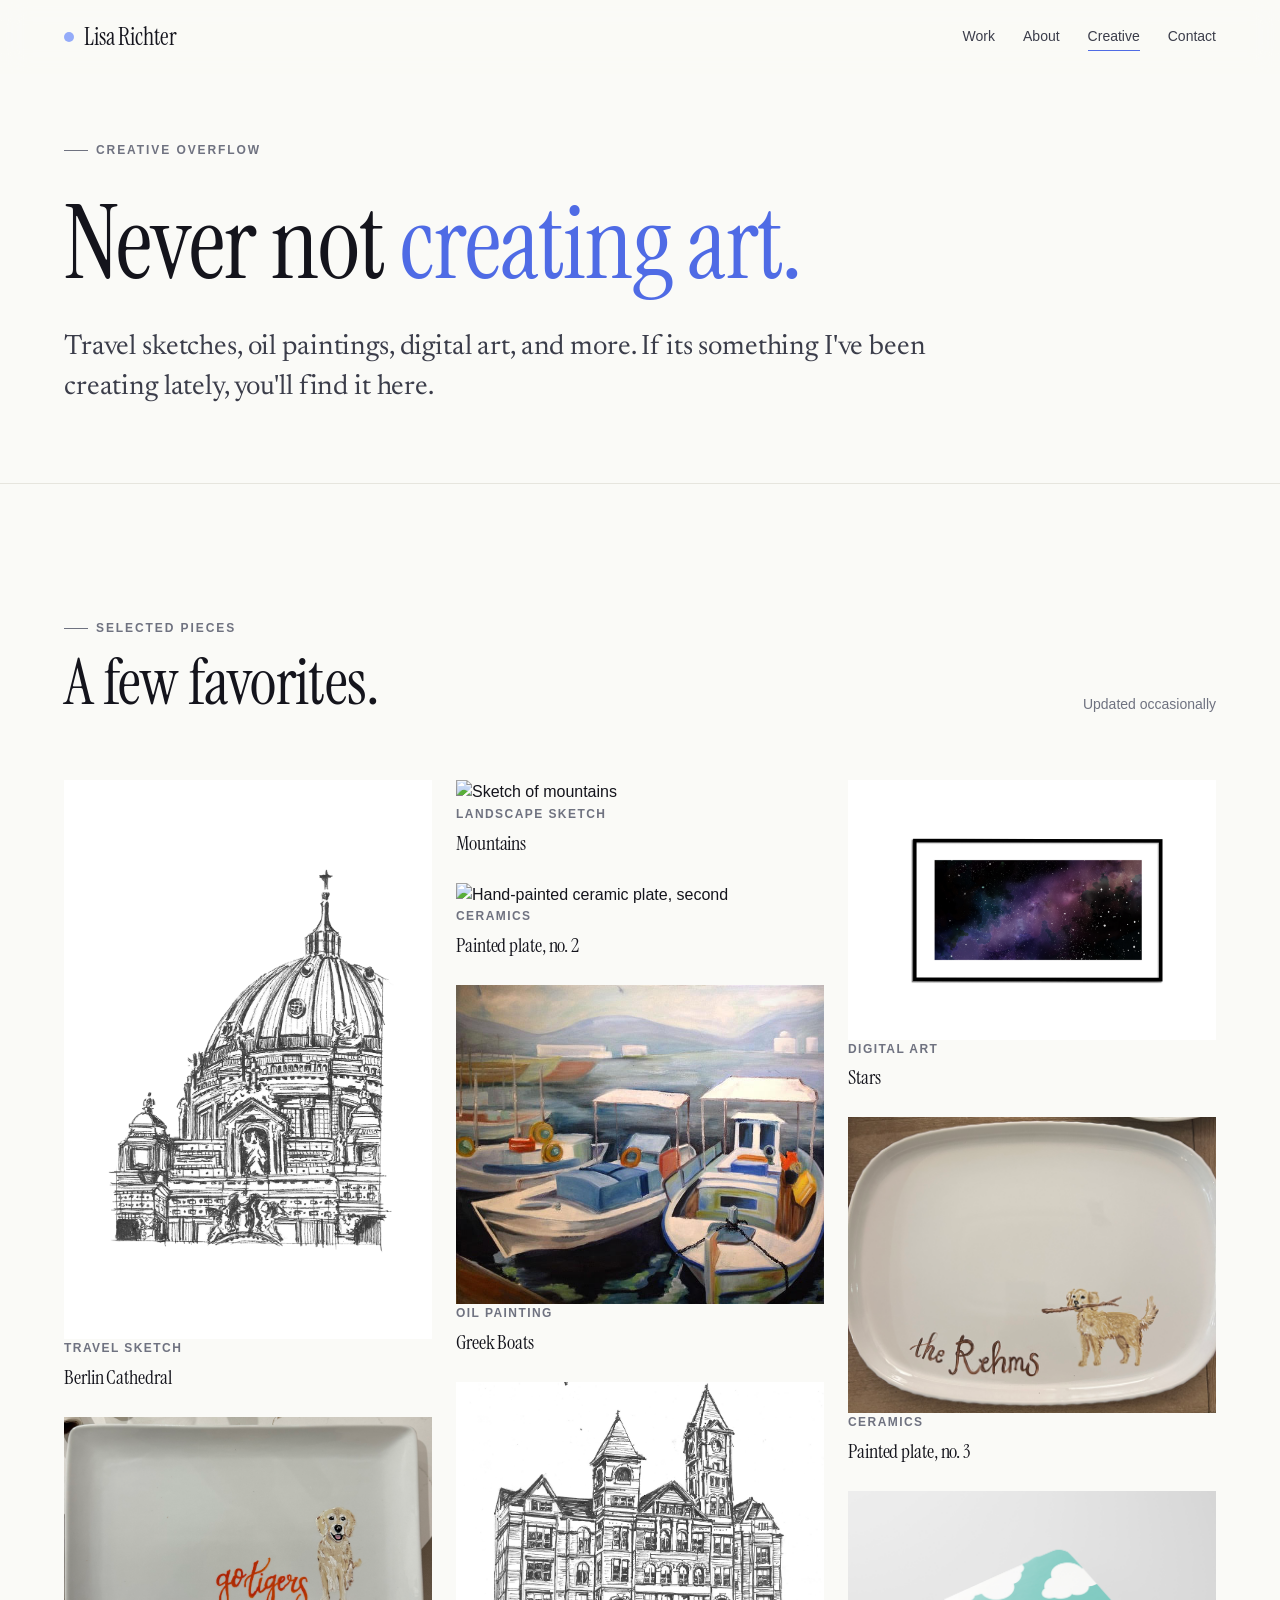
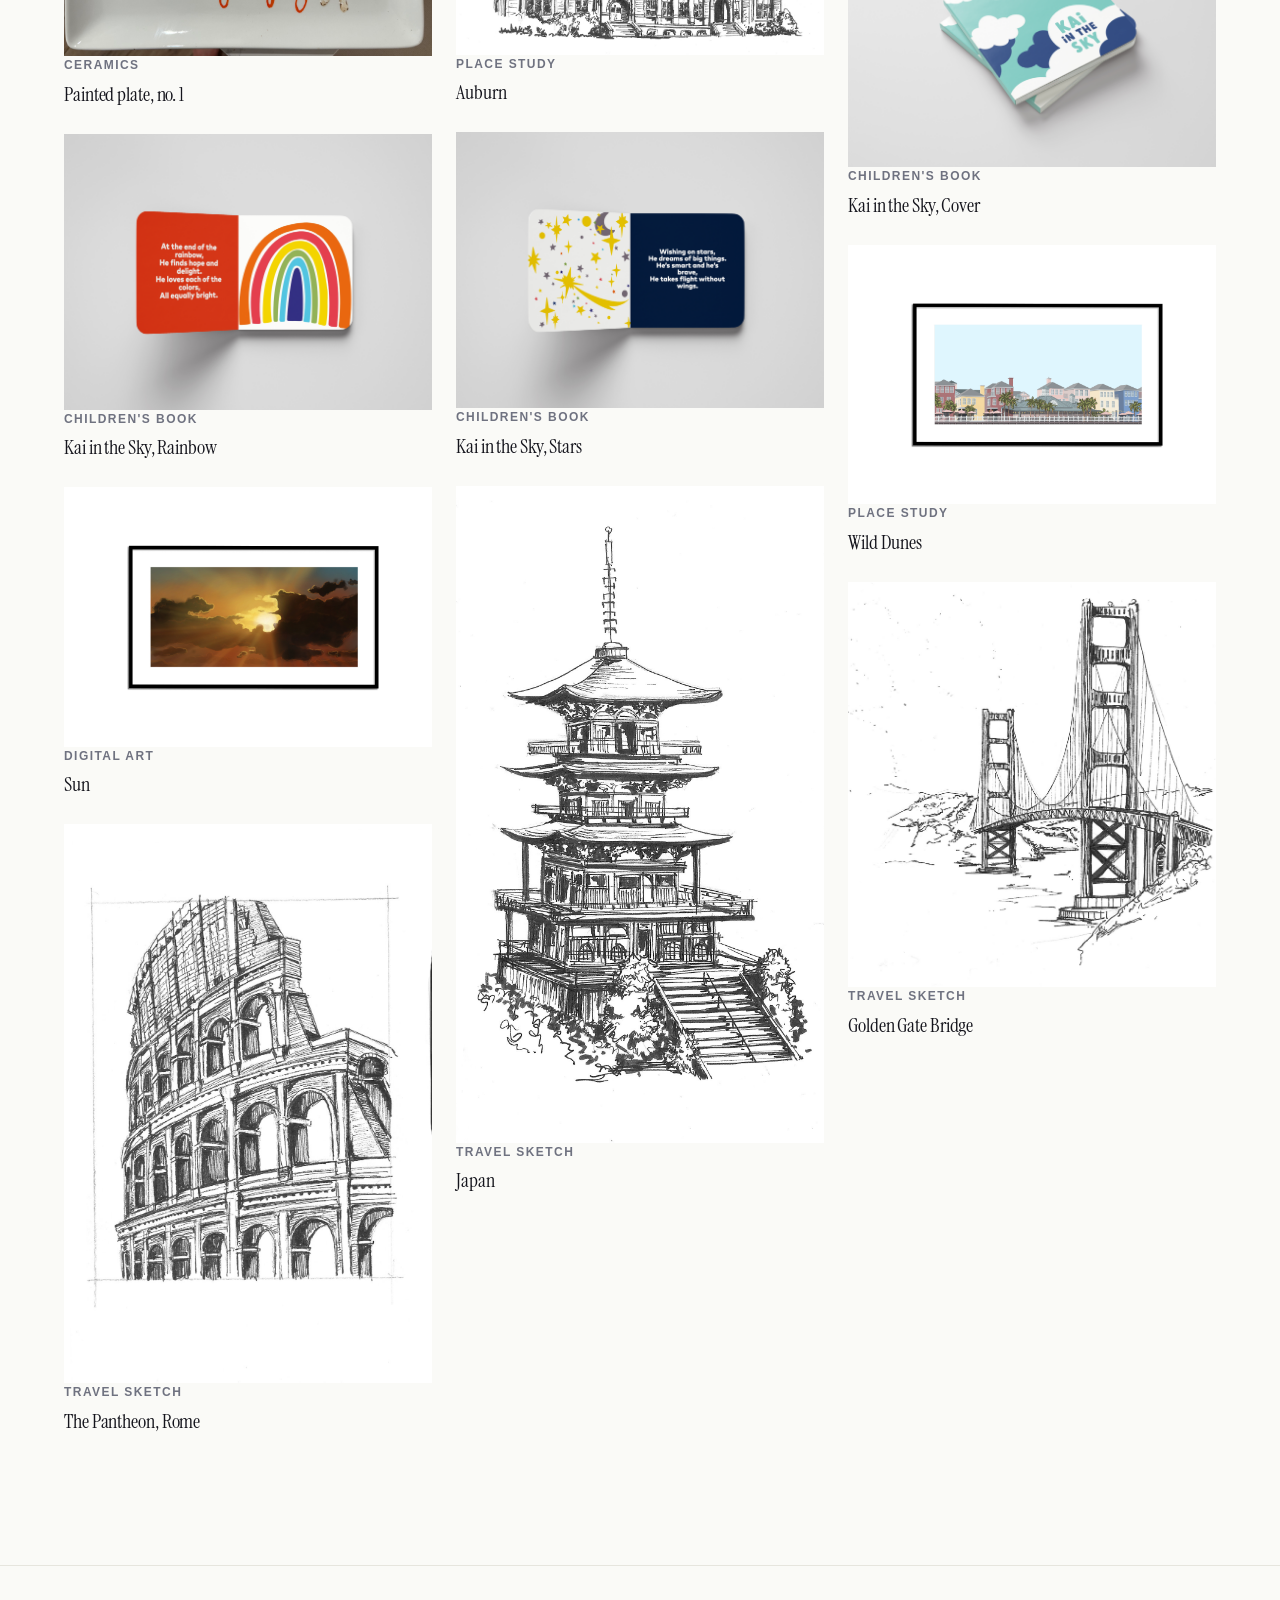
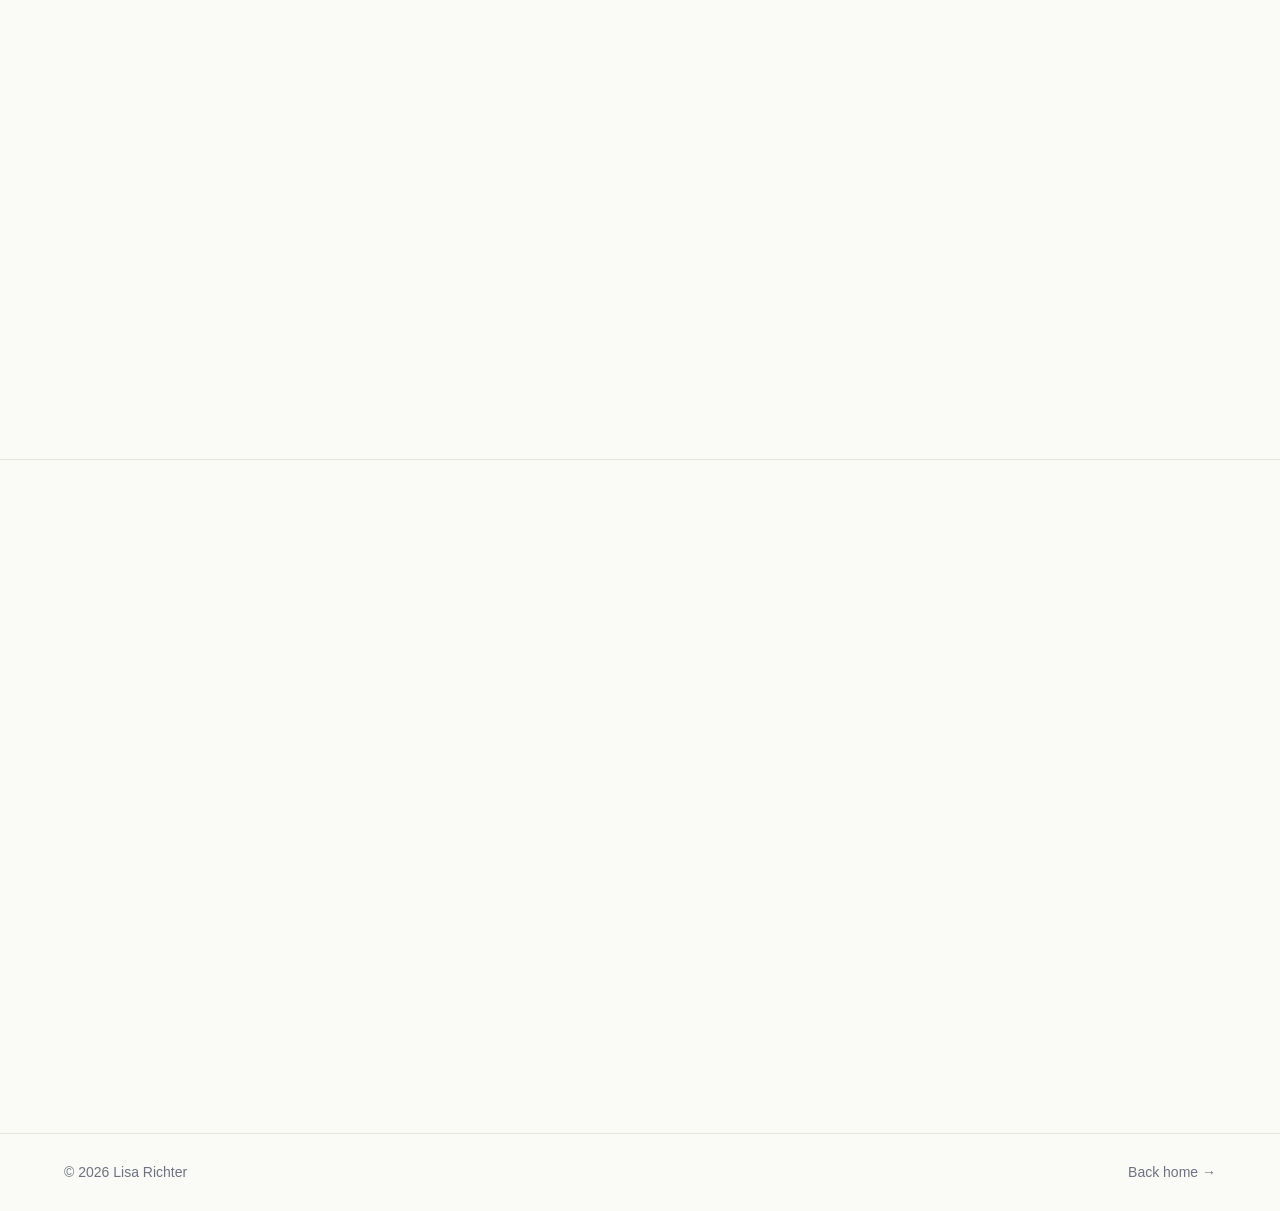
==== creative.html @ 51165b33 "Initial portfolio commit — three case studies, creative gallery, password-gated work pages" ====
<!doctype html>
<html lang="en">
<head>
  <meta charset="utf-8" />
  <meta name="viewport" content="width=device-width, initial-scale=1" />
  <title>Creative Overflow, Lisa Richter</title>
  <meta name="description" content="Sketches, portraits, and architectural studies. Things Lisa makes when she's not making products." />
  <meta name="theme-color" content="#FAFAF7" />

  <link rel="preconnect" href="https://fonts.googleapis.com" />
  <link rel="preconnect" href="https://fonts.gstatic.com" crossorigin />
  <link rel="stylesheet" href="https://fonts.googleapis.com/css2?family=Instrument+Serif:ital@0;1&family=Newsreader:ital,opsz,wght@0,6..72,200..700;1,6..72,200..700&display=swap" />

  <link rel="stylesheet" href="styles.css" />
  <link rel="icon" href="data:image/svg+xml,%3Csvg xmlns='http://www.w3.org/2000/svg' viewBox='0 0 100 100'%3E%3Ccircle cx='50' cy='50' r='40' fill='%2394ABF9'/%3E%3C/svg%3E" />
</head>
<body>
  <a href="#main" class="skip">Skip to content</a>

  <header class="nav" id="nav">
    <a href="index.html" class="nav-brand"><span class="dot" aria-hidden="true"></span>Lisa Richter</a>
    <nav class="nav-links" aria-label="Primary">
      <a href="index.html#work">Work</a>
      <a href="about.html">About</a>
      <a href="creative.html" aria-current="page">Creative</a>
      <a href="index.html#contact">Contact</a>
    </nav>
  </header>

  <main id="main">

    <!-- HERO -->
    <section class="about-hero">
      <div class="container">
        <span class="eyebrow reveal">Creative Overflow</span>
        <h1 class="reveal mt-6" style="max-width: 16ch;">
          Never not <span class="italic-accent">creating art.</span>
        </h1>
        <p class="lede reveal mt-6" style="max-width: 60ch;">
          Travel sketches, oil paintings, digital art, and more. If its something I've been creating lately, you'll find it here.
        </p>
      </div>
    </section>

    <hr class="divider" />

    <!-- GALLERY -->
    <section>
      <div class="container">
        <div class="section-head reveal">
          <div>
            <span class="eyebrow">Selected pieces</span>
            <h2 class="mt-3">A few favorites.</h2>
          </div>
          <div class="meta">Updated occasionally</div>
        </div>

        <div class="gallery">

          <figure class="art reveal">
            <div class="art-frame">
              <img src="images/Sketch-%20BerlinCathedral-germany.png" alt="Sketch of the Berlin Cathedral, Germany" loading="lazy" />
            </div>
            <figcaption>
              <div class="art-meta">Travel sketch</div>
              <div class="art-title">Berlin Cathedral</div>
            </figcaption>
          </figure>

          <figure class="art reveal">
            <div class="art-frame">
              <img src="images/Sketch-painted%20plate.jpg" alt="Hand-painted ceramic plate" loading="lazy" />
            </div>
            <figcaption>
              <div class="art-meta">Ceramics</div>
              <div class="art-title">Painted plate, no. 1</div>
            </figcaption>
          </figure>

          <figure class="art reveal">
            <div class="art-frame">
              <img src="images/Kai-%20Rainbow.jpg" alt="Illustration from Kai in the Sky featuring a rainbow" loading="lazy" />
            </div>
            <figcaption>
              <div class="art-meta">Children's book</div>
              <div class="art-title">Kai in the Sky, Rainbow</div>
            </figcaption>
          </figure>

          <figure class="art reveal">
            <div class="art-frame">
              <img src="images/sketch-digital-art-sun.jpg" alt="Digital art piece featuring the sun" loading="lazy" />
            </div>
            <figcaption>
              <div class="art-meta">Digital art</div>
              <div class="art-title">Sun</div>
            </figcaption>
          </figure>

          <figure class="art reveal">
            <div class="art-frame">
              <img src="images/Sketch-%20RomePantheon.png" alt="Sketch of the Pantheon in Rome" loading="lazy" />
            </div>
            <figcaption>
              <div class="art-meta">Travel sketch</div>
              <div class="art-title">The Pantheon, Rome</div>
            </figcaption>
          </figure>

          <figure class="art reveal">
            <div class="art-frame">
              <img src="images/Sketch-mountains.png" alt="Sketch of mountains" loading="lazy" />
            </div>
            <figcaption>
              <div class="art-meta">Landscape sketch</div>
              <div class="art-title">Mountains</div>
            </figcaption>
          </figure>

          <figure class="art reveal">
            <div class="art-frame">
              <img src="images/Sketch-painted-plate2.jpg" alt="Hand-painted ceramic plate, second" loading="lazy" />
            </div>
            <figcaption>
              <div class="art-meta">Ceramics</div>
              <div class="art-title">Painted plate, no. 2</div>
            </figcaption>
          </figure>

          <figure class="art reveal">
            <div class="art-frame">
              <img src="images/Sketch-oil-painting-greek-boats.PNG" alt="Oil painting of Greek boats" loading="lazy" />
            </div>
            <figcaption>
              <div class="art-meta">Oil painting</div>
              <div class="art-title">Greek Boats</div>
            </figcaption>
          </figure>

          <figure class="art reveal">
            <div class="art-frame">
              <img src="images/Sketch-%20auburn.jpeg" alt="Sketch in Auburn" loading="lazy" />
            </div>
            <figcaption>
              <div class="art-meta">Place study</div>
              <div class="art-title">Auburn</div>
            </figcaption>
          </figure>

          <figure class="art reveal">
            <div class="art-frame">
              <img src="images/Kai-Stars-Mockup.jpg" alt="Illustration from Kai in the Sky featuring stars" loading="lazy" />
            </div>
            <figcaption>
              <div class="art-meta">Children's book</div>
              <div class="art-title">Kai in the Sky, Stars</div>
            </figcaption>
          </figure>

          <figure class="art reveal">
            <div class="art-frame">
              <img src="images/Sketch-%20Japan.jpeg" alt="Sketch from Japan" loading="lazy" />
            </div>
            <figcaption>
              <div class="art-meta">Travel sketch</div>
              <div class="art-title">Japan</div>
            </figcaption>
          </figure>

          <figure class="art reveal">
            <div class="art-frame">
              <img src="images/sketch-digital-art-stars.jpg" alt="Digital art piece featuring stars" loading="lazy" />
            </div>
            <figcaption>
              <div class="art-meta">Digital art</div>
              <div class="art-title">Stars</div>
            </figcaption>
          </figure>

          <figure class="art reveal">
            <div class="art-frame">
              <img src="images/Sketch-Painted-plate3.jpg" alt="Hand-painted ceramic plate, third" loading="lazy" />
            </div>
            <figcaption>
              <div class="art-meta">Ceramics</div>
              <div class="art-title">Painted plate, no. 3</div>
            </figcaption>
          </figure>

          <figure class="art reveal">
            <div class="art-frame">
              <img src="images/Kai-Cover-Mockup.jpg" alt="Cover of the children's book Kai in the Sky" loading="lazy" />
            </div>
            <figcaption>
              <div class="art-meta">Children's book</div>
              <div class="art-title">Kai in the Sky, Cover</div>
            </figcaption>
          </figure>

          <figure class="art reveal">
            <div class="art-frame">
              <img src="images/Sketch-wild-dunes-resort.jpg" alt="Sketch of Wild Dunes Resort" loading="lazy" />
            </div>
            <figcaption>
              <div class="art-meta">Place study</div>
              <div class="art-title">Wild Dunes</div>
            </figcaption>
          </figure>

          <figure class="art reveal">
            <div class="art-frame">
              <img src="images/Sketch-%20san-fran-golden-gate-bridge.jpeg" alt="Sketch of the Golden Gate Bridge in San Francisco" loading="lazy" />
            </div>
            <figcaption>
              <div class="art-meta">Travel sketch</div>
              <div class="art-title">Golden Gate Bridge</div>
            </figcaption>
          </figure>

        </div>
      </div>
    </section>

    <hr class="divider" />

    <!-- BACK TO MAIN -->
    <section>
      <div class="container">
        <div class="split">
          <div class="reveal">
            <span class="eyebrow">Back to product</span>
            <h2 class="mt-3">If you came here from the product work, <span class="italic-accent">there's more there too.</span></h2>
          </div>
          <div class="reveal">
            <p class="body-lg">
              The case studies are where the day job lives, healthcare marketplaces, oncology EHRs, design systems, and the occasional self-initiated rebuild.
            </p>
            <a href="index.html#work" class="btn btn-ghost mt-4">See selected work <span class="arrow">→</span></a>
          </div>
        </div>
      </div>
    </section>

    <hr class="divider" />

    <!-- CONTACT -->
    <section id="contact" class="contact">
      <div class="container">
        <span class="eyebrow reveal">Get in touch</span>
        <div class="reveal mt-6">
          <a href="mailto:lisarichter1213@gmail.com" class="big-link">Let's&nbsp;build<br />something&nbsp;<span class="italic-accent">good.</span></a>
        </div>
        <div class="contact-grid reveal">
          <div class="item">
            <div class="k">Email</div>
            <a class="v" href="mailto:lisarichter1213@gmail.com">lisarichter1213@gmail.com</a>
          </div>
          <div class="item">
            <div class="k">LinkedIn</div>
            <a class="v" href="https://www.linkedin.com/in/lisa-richter" target="_blank" rel="noopener">/in/lisa-richter ↗</a>
          </div>
          <div class="item">
            <div class="k">Phone</div>
            <a class="v" href="tel:8646316264">(864) 631-6264</a>
          </div>
          <div class="item">
            <div class="k">Based in</div>
            <div class="v">Greenville, SC · Remote-friendly</div>
          </div>
        </div>
      </div>
    </section>
  </main>

  <footer class="footer">
    <div>© 2026 Lisa Richter</div>
    <div><a href="index.html">Back home →</a></div>
  </footer>

  <script src="script.js" defer></script>
</body>
</html>
---- styles.css ----
/* =========================================================
   Lisa Richter — Portfolio
   Design system + global styles
   v2 — Instrument Serif / Helvetica Neue / Newsreader
        Periwinkle (#94ABF9) bright accent
   ========================================================= */

/* ---------- Tokens ---------- */
:root {
  /* Color */
  --bg: #FAFAF7;                /* warm off-white, slightly cooler */
  --bg-elev: #FFFFFF;
  --bg-band: #94ABF9;           /* bright periwinkle band */
  --bg-dark: #14141C;           /* very dark navy-ink for inverted moments */
  --ink: #14141C;
  --ink-2: #3B3D4A;
  --muted: #6F7280;
  --rule: #E6E5DE;
  --rule-soft: #F0EFE8;
  --accent: #94ABF9;            /* primary — bright periwinkle */
  --accent-soft: #DDE3FB;       /* very soft tint for backgrounds */
  --accent-deep: #4F6BE5;       /* accessible blue for text/links */
  --accent-glow: #B8C6FB;       /* lightest tint for hover gradients */

  /* Type */
  --font-display: "Instrument Serif", "Iowan Old Style", "Apple Garamond", Georgia, serif;
  --font-sans: "Helvetica Neue", Helvetica, Arial, "Inter", sans-serif;
  --font-italic: "Newsreader", "Iowan Old Style", Georgia, serif;

  /* Type scale (clamped for fluid responsiveness) */
  --fs-xs: 12px;
  --fs-sm: 14px;
  --fs-base: 16px;
  --fs-lg: 18px;
  --fs-xl: 20px;
  --fs-2xl: clamp(24px, 2.4vw, 32px);
  --fs-3xl: clamp(32px, 3.4vw, 44px);
  --fs-4xl: clamp(40px, 5vw, 64px);
  --fs-5xl: clamp(56px, 8vw, 116px);
  --fs-6xl: clamp(72px, 11vw, 176px);

  /* Spacing */
  --sp-1: 4px;
  --sp-2: 8px;
  --sp-3: 12px;
  --sp-4: 16px;
  --sp-5: 24px;
  --sp-6: 32px;
  --sp-7: 48px;
  --sp-8: 64px;
  --sp-9: 96px;
  --sp-10: 128px;
  --sp-11: 160px;

  /* Layout */
  --container: 1440px;
  --gutter: clamp(20px, 5vw, 64px);

  /* Motion */
  --ease: cubic-bezier(0.22, 1, 0.36, 1);
  --ease-snap: cubic-bezier(0.6, 0.05, 0.05, 0.95);
  --dur-fast: 180ms;
  --dur-mid: 320ms;
  --dur-slow: 600ms;

  /* Shadows */
  --shadow-1: 0 1px 2px rgba(20, 20, 28, 0.04);
  --shadow-2: 0 12px 36px -12px rgba(20, 20, 28, 0.12);
  --shadow-3: 0 28px 64px -24px rgba(20, 20, 28, 0.18);

  /* Radii */
  --r-sm: 6px;
  --r-md: 12px;
  --r-lg: 20px;
  --r-xl: 32px;
}

/* ---------- Reset ---------- */
*, *::before, *::after { box-sizing: border-box; }
html, body { margin: 0; padding: 0; }
html { scroll-behavior: smooth; -webkit-text-size-adjust: 100%; }
img, svg, video { display: block; max-width: 100%; height: auto; }
button { font: inherit; cursor: pointer; background: none; border: 0; padding: 0; color: inherit; }
a { color: inherit; text-decoration: none; }
input, textarea, select { font: inherit; }

/* ---------- Base ---------- */
body {
  background: var(--bg);
  color: var(--ink);
  font-family: var(--font-sans);
  font-size: var(--fs-base);
  line-height: 1.55;
  font-feature-settings: "kern", "ss01";
  -webkit-font-smoothing: antialiased;
  -moz-osx-font-smoothing: grayscale;
  text-rendering: optimizeLegibility;
  overflow-x: hidden;
}

::selection { background: var(--accent); color: var(--ink); }

/* Skip to content (a11y) */
.skip {
  position: absolute; left: -9999px; top: 8px;
  background: var(--ink); color: var(--bg); padding: 8px 14px;
  border-radius: var(--r-sm);
  font-size: var(--fs-sm); z-index: 1000;
}
.skip:focus { left: 16px; }

/* Focus rings */
:focus-visible {
  outline: 2px solid var(--accent-deep);
  outline-offset: 3px;
  border-radius: 2px;
}

/* ---------- Typography ---------- */
h1, h2, h3, h4 {
  font-family: var(--font-display);
  font-weight: 400;
  line-height: 1.02;
  letter-spacing: -0.01em;
  margin: 0;
  color: var(--ink);
}

h1 { font-size: var(--fs-5xl); }
h2 { font-size: var(--fs-4xl); line-height: 1.04; }
h3 { font-size: var(--fs-2xl); line-height: 1.15; }
h4 { font-size: var(--fs-xl); line-height: 1.25; font-weight: 500; font-family: var(--font-sans); letter-spacing: -0.005em; }

.eyebrow {
  font-family: var(--font-sans);
  font-size: var(--fs-xs);
  font-weight: 600;
  letter-spacing: 0.16em;
  text-transform: uppercase;
  color: var(--muted);
  display: inline-flex; align-items: center; gap: 8px;
}
.eyebrow::before {
  content: ""; width: 24px; height: 1px; background: var(--muted);
}

.lede {
  font-family: var(--font-italic);
  font-size: clamp(20px, 2.2vw, 28px);
  font-weight: 400;
  line-height: 1.4;
  color: var(--ink-2);
  letter-spacing: -0.005em;
}

p { margin: 0 0 1em; max-width: 64ch; color: var(--ink-2); }
.body-lg { font-size: var(--fs-lg); line-height: 1.6; max-width: 60ch; }

.italic-accent {
  font-family: var(--font-display);
  color: var(--accent-deep);
  font-weight: 400;
}

/* ---------- Layout ---------- */
.container {
  width: 100%;
  max-width: var(--container);
  margin: 0 auto;
  padding-left: var(--gutter);
  padding-right: var(--gutter);
}

section { padding: var(--sp-10) 0; }
@media (max-width: 720px) { section { padding: var(--sp-9) 0; } }

.divider { height: 1px; background: var(--rule); margin: 0; border: 0; }

/* ---------- Nav ---------- */
.nav {
  position: sticky; top: 0; z-index: 50;
  display: flex; align-items: center; justify-content: space-between;
  padding: 18px var(--gutter);
  background: rgba(250, 250, 247, 0.78);
  backdrop-filter: blur(14px);
  -webkit-backdrop-filter: blur(14px);
  border-bottom: 1px solid transparent;
  transition: border-color var(--dur-mid) var(--ease), background var(--dur-mid) var(--ease);
}
.nav.scrolled { border-bottom-color: var(--rule); }

.nav-brand {
  font-family: var(--font-display);
  font-size: 24px;
  font-weight: 400;
  letter-spacing: -0.005em;
  display: inline-flex; align-items: center; gap: 10px;
}
.nav-brand .dot {
  width: 10px; height: 10px; background: var(--accent); border-radius: 50%;
  display: inline-block;
}

.nav-links {
  display: flex; align-items: center; gap: 28px;
  font-size: var(--fs-sm);
  font-weight: 500;
}
.nav-links a {
  color: var(--ink-2);
  position: relative;
  padding: 6px 0;
  transition: color var(--dur-fast) var(--ease);
}
.nav-links a::after {
  content: ""; position: absolute; left: 0; right: 100%; bottom: 2px;
  height: 1.5px; background: var(--accent-deep);
  transition: right var(--dur-mid) var(--ease);
}
.nav-links a:hover, .nav-links a:focus-visible { color: var(--ink); }
.nav-links a:hover::after, .nav-links a:focus-visible::after, .nav-links a[aria-current="page"]::after { right: 0; }

@media (max-width: 640px) {
  .nav-links { gap: 18px; font-size: var(--fs-xs); letter-spacing: 0.04em; }
  .nav { padding: 14px var(--gutter); }
}

/* ---------- Hero ---------- */
.hero {
  padding-top: clamp(64px, 10vh, 160px);
  padding-bottom: clamp(64px, 10vh, 160px);
  position: relative;
}
.hero-grid {
  display: grid;
  grid-template-columns: 1fr;
  gap: var(--sp-8);
}
.hero-eyebrow-row {
  display: flex; align-items: center; justify-content: space-between;
  gap: var(--sp-5);
  margin-bottom: var(--sp-6);
}
.hero-eyebrow-row .meta {
  font-size: var(--fs-xs);
  letter-spacing: 0.14em;
  text-transform: uppercase;
  color: var(--muted);
  font-weight: 600;
  display: inline-flex; align-items: center; gap: 8px;
}
.status-dot {
  width: 8px; height: 8px; border-radius: 50%;
  background: var(--accent-deep);
  box-shadow: 0 0 0 4px rgba(79, 107, 229, 0.18);
  animation: pulse 2.4s var(--ease) infinite;
}
@keyframes pulse {
  0%, 100% { box-shadow: 0 0 0 4px rgba(79, 107, 229, 0.18); }
  50% { box-shadow: 0 0 0 8px rgba(79, 107, 229, 0.04); }
}

.hero-title {
  font-size: var(--fs-6xl);
  letter-spacing: -0.02em;
  font-weight: 400;
  font-family: var(--font-display);
  max-width: 14ch;
  line-height: 0.98;
}
.hero-title .accent {
  font-family: var(--font-display);
  color: var(--accent-deep);
  font-weight: 400;
}

.hero-sub {
  font-size: clamp(18px, 1.6vw, 22px);
  line-height: 1.5;
  color: var(--ink-2);
  max-width: 52ch;
  margin-top: var(--sp-7);
}

/* Hero stat strip */
.hero-stats {
  margin-top: var(--sp-8);
  display: grid;
  grid-template-columns: repeat(4, 1fr);
  gap: var(--sp-5);
  border-top: 1px solid var(--rule);
  padding-top: var(--sp-6);
}
.stat .num {
  font-family: var(--font-display);
  font-size: clamp(36px, 4vw, 64px);
  font-weight: 400;
  letter-spacing: -0.02em;
  line-height: 1;
  color: var(--ink);
}
.stat .num .sym { color: var(--accent-deep); font-family: var(--font-display); }
.stat .label {
  margin-top: 10px;
  font-size: var(--fs-sm);
  color: var(--muted);
  line-height: 1.4;
  letter-spacing: 0.01em;
  font-weight: 500;
}
@media (max-width: 720px) {
  .hero-stats { grid-template-columns: repeat(2, 1fr); }
}

/* CTA buttons */
.cta-row {
  margin-top: var(--sp-7);
  display: flex; flex-wrap: wrap;
  gap: var(--sp-4);
}
.btn {
  display: inline-flex; align-items: center; gap: 10px;
  padding: 14px 22px;
  border-radius: 999px;
  font-size: var(--fs-sm);
  font-weight: 500;
  letter-spacing: 0.01em;
  transition: transform var(--dur-fast) var(--ease), background var(--dur-fast) var(--ease), color var(--dur-fast) var(--ease), box-shadow var(--dur-fast) var(--ease), border-color var(--dur-fast) var(--ease);
  border: 1px solid transparent;
}
.btn:hover { transform: translateY(-1px); }
.btn-primary {
  background: var(--ink);
  color: var(--bg);
}
.btn-primary:hover { background: var(--accent-deep); }
.btn-ghost {
  background: transparent;
  border-color: var(--rule);
  color: var(--ink);
}
.btn-ghost:hover { border-color: var(--accent-deep); color: var(--accent-deep); background: var(--bg-elev); }
.btn .arrow {
  display: inline-block;
  transition: transform var(--dur-fast) var(--ease);
}
.btn:hover .arrow { transform: translateX(3px); }

/* ---------- Section header ---------- */
.section-head {
  display: flex; flex-wrap: wrap; align-items: end;
  justify-content: space-between;
  gap: var(--sp-6);
  margin-bottom: var(--sp-8);
}
.section-head h2 { max-width: 18ch; }
.section-head .meta {
  font-size: var(--fs-sm);
  color: var(--muted);
  font-feature-settings: "tnum";
  font-weight: 500;
}

/* ---------- Work grid ---------- */
.work-list {
  display: grid;
  grid-template-columns: 1fr;
  border-top: 1px solid var(--rule);
}

.work-card {
  display: grid;
  grid-template-columns: 80px 1.2fr 1.4fr 110px;
  gap: var(--sp-6);
  padding: var(--sp-7) 0;
  border-bottom: 1px solid var(--rule);
  position: relative;
  align-items: start;
  transition: padding var(--dur-mid) var(--ease);
}
.work-card:hover { padding-left: 14px; }
.work-card:hover .work-arrow { transform: translate(6px, -6px); }
.work-card::before {
  content: "";
  position: absolute; inset: 0;
  background: linear-gradient(90deg, var(--accent-soft) 0%, transparent 60%);
  opacity: 0;
  transition: opacity var(--dur-mid) var(--ease);
  pointer-events: none;
  z-index: -1;
}
.work-card:hover::before { opacity: 0.6; }

.work-num {
  font-family: var(--font-sans);
  font-size: var(--fs-sm);
  color: var(--muted);
  letter-spacing: 0.04em;
  font-feature-settings: "tnum";
  font-weight: 500;
  padding-top: 8px;
}

.work-meta {
  display: flex; flex-direction: column; gap: 8px;
  padding-top: 4px;
}
.work-meta .company {
  font-size: var(--fs-sm);
  font-weight: 600;
  color: var(--ink-2);
}
.work-meta .year {
  font-size: var(--fs-xs);
  color: var(--muted);
  font-feature-settings: "tnum";
  font-weight: 500;
}
.work-meta .tags {
  display: flex; flex-wrap: wrap; gap: 6px;
  margin-top: 4px;
}
.work-meta .tag {
  font-size: 11px; letter-spacing: 0.06em; text-transform: uppercase;
  color: var(--muted);
  border: 1px solid var(--rule);
  border-radius: 999px;
  padding: 4px 10px;
  font-weight: 500;
}

.work-body h3 {
  font-family: var(--font-display);
  font-size: clamp(28px, 3vw, 44px);
  font-weight: 400;
  letter-spacing: -0.015em;
  line-height: 1.05;
  margin-bottom: 12px;
}
.work-body .summary {
  font-size: var(--fs-base);
  line-height: 1.55;
  color: var(--ink-2);
  margin-bottom: 12px;
  max-width: 56ch;
}
.work-body .stat-inline {
  display: inline-flex; align-items: baseline; gap: 8px;
  font-size: var(--fs-sm);
  color: var(--muted);
  margin-top: 8px;
  font-weight: 500;
}
.work-body .stat-inline strong {
  font-family: var(--font-display);
  font-size: var(--fs-2xl);
  font-weight: 400;
  letter-spacing: -0.015em;
  color: var(--accent-deep);
}

.work-arrow {
  align-self: start;
  width: 56px; height: 56px;
  border: 1px solid var(--rule);
  border-radius: 50%;
  display: inline-flex; align-items: center; justify-content: center;
  color: var(--ink);
  margin-left: auto;
  transition: transform var(--dur-mid) var(--ease), background var(--dur-mid) var(--ease), color var(--dur-mid) var(--ease), border-color var(--dur-mid) var(--ease);
}
.work-card:hover .work-arrow { background: var(--accent); color: var(--ink); border-color: var(--accent); }

@media (max-width: 900px) {
  .work-card {
    grid-template-columns: 36px 1fr 56px;
    grid-template-areas:
      "num  meta  arrow"
      "num  body  body";
    gap: var(--sp-4) var(--sp-5);
    padding: var(--sp-6) 0;
  }
  .work-num { grid-area: num; padding-top: 6px; }
  .work-meta { grid-area: meta; flex-direction: row; flex-wrap: wrap; align-items: center; gap: 12px; }
  .work-body { grid-area: body; }
  .work-arrow { grid-area: arrow; width: 44px; height: 44px; }
  .work-meta .tags { width: 100%; margin-top: 0; }
}

/* ---------- Impact band (BRIGHT) ---------- */
.band-dark {
  background: var(--bg-band);
  color: var(--ink);
  position: relative;
  overflow: hidden;
}
.band-dark::before {
  content: "";
  position: absolute; inset: 0;
  background:
    radial-gradient(60% 80% at 0% 0%, rgba(255, 255, 255, 0.32), transparent 50%),
    radial-gradient(40% 60% at 100% 100%, rgba(20, 20, 28, 0.06), transparent 60%);
  pointer-events: none;
}
.band-dark > * { position: relative; }
.band-dark h2,
.band-dark h3,
.band-dark .pull { color: var(--ink); }
.band-dark p { color: rgba(20, 20, 28, 0.78); }
.band-dark .eyebrow { color: rgba(20, 20, 28, 0.65); }
.band-dark .eyebrow::before { background: rgba(20, 20, 28, 0.55); }
.band-dark .pull .accent { color: #FFFFFF; }
.band-dark .italic-accent { color: #FFFFFF; }

.metric-grid {
  display: grid;
  grid-template-columns: repeat(4, 1fr);
  gap: var(--sp-6) var(--sp-5);
  margin-top: var(--sp-8);
}
.metric .v {
  font-family: var(--font-display);
  font-size: clamp(48px, 6.4vw, 104px);
  font-weight: 400;
  letter-spacing: -0.025em;
  line-height: 0.95;
  color: var(--ink);
}
.metric .v .sym { color: #FFFFFF; font-family: var(--font-display); }
.metric .l {
  margin-top: 14px;
  font-size: var(--fs-sm);
  color: rgba(20, 20, 28, 0.72);
  line-height: 1.45;
  max-width: 22ch;
  font-weight: 500;
}
@media (max-width: 720px) {
  .metric-grid { grid-template-columns: repeat(2, 1fr); }
}

/* ---------- Pull quote ---------- */
.pull {
  font-family: var(--font-display);
  font-size: clamp(28px, 3.6vw, 60px);
  line-height: 1.1;
  letter-spacing: -0.015em;
  font-weight: 400;
  max-width: 22ch;
}
.pull .accent {
  color: var(--accent-deep);
  font-family: var(--font-display);
}

/* ---------- Two-col split ---------- */
.split {
  display: grid;
  grid-template-columns: 1fr 1fr;
  gap: var(--sp-8);
  align-items: start;
}
@media (max-width: 900px) { .split { grid-template-columns: 1fr; } }

/* ---------- About teaser ---------- */
.about-card {
  display: grid;
  grid-template-columns: 5fr 7fr;
  gap: var(--sp-8);
  align-items: center;
  background: var(--bg-elev);
  border: 1px solid var(--rule);
  border-radius: var(--r-xl);
  padding: clamp(24px, 4vw, 56px);
}
.about-card .portrait {
  aspect-ratio: 4 / 5;
  background: linear-gradient(135deg, var(--accent-glow), var(--accent));
  border-radius: var(--r-lg);
  position: relative; overflow: hidden;
  display: flex; align-items: end; justify-content: start;
  padding: 18px;
  color: var(--ink);
}
.about-card .portrait::before {
  content: "";
  position: absolute; inset: 0;
  background:
    radial-gradient(120% 80% at 0% 100%, rgba(20, 20, 28, 0.16), transparent 60%),
    radial-gradient(80% 60% at 100% 0%, rgba(255, 255, 255, 0.5), transparent 60%);
}
.about-card .portrait .tag {
  position: relative;
  z-index: 2;
  font-family: var(--font-sans);
  font-size: 11px;
  letter-spacing: 0.12em;
  text-transform: uppercase;
  font-weight: 600;
  background: rgba(255, 255, 255, 0.7);
  color: var(--ink);
  padding: 6px 12px; border-radius: 999px;
}
.about-card .portrait img {
  position: absolute;
  inset: 0;
  width: 100%;
  height: 100%;
  object-fit: cover;
  z-index: 1;
}
.about-card .portrait:has(img) { background: var(--bg-elev); }
.about-card .portrait:has(img)::before { display: none; }

/* Personal photos on about page — frame-free, natural size */
.personal-grid {
  display: grid;
  grid-template-columns: 1fr 1fr;
  gap: var(--sp-5);
  margin-top: var(--sp-7);
  align-items: start;
}
@media (max-width: 720px) { .personal-grid { grid-template-columns: 1fr; } }

.personal-photo {
  background: transparent;
  border: 0;
  border-radius: 0;
  overflow: hidden;
  aspect-ratio: 4 / 5;
}
.personal-photo img {
  width: 100%;
  height: 100%;
  display: block;
  object-fit: cover;
}

/* Bigger, more central personal section on the about page */
.personal-feature {
  margin-top: var(--sp-7);
  display: grid;
  grid-template-columns: 1fr;
  gap: var(--sp-5);
}
.personal-feature img {
  width: 100%;
  height: auto;
  display: block;
}
.personal-feature .caption {
  font-family: var(--font-italic);
  font-size: var(--fs-lg);
  color: var(--ink-2);
  max-width: 56ch;
}
@media (max-width: 760px) {
  .about-card { grid-template-columns: 1fr; }
}

/* ---------- Process / approach ---------- */
.principle-grid {
  display: grid;
  grid-template-columns: repeat(3, 1fr);
  gap: var(--sp-6);
  margin-top: var(--sp-7);
}
.principle {
  border-top: 1px solid var(--rule);
  padding-top: var(--sp-5);
}
.principle .n {
  font-family: var(--font-sans);
  font-size: var(--fs-xs);
  color: var(--accent-deep);
  letter-spacing: 0.14em;
  text-transform: uppercase;
  font-weight: 600;
  font-feature-settings: "tnum";
  margin-bottom: 12px;
}
.principle h4 {
  margin-bottom: 10px;
  font-family: var(--font-display);
  font-size: var(--fs-2xl);
  font-weight: 400;
  letter-spacing: -0.01em;
  line-height: 1.1;
}
@media (max-width: 760px) { .principle-grid { grid-template-columns: 1fr; } }

/* ---------- Contact ---------- */
.contact {
  padding-top: var(--sp-10);
  padding-bottom: var(--sp-9);
}
.contact .big-link {
  display: inline-block;
  font-family: var(--font-display);
  font-size: clamp(48px, 9vw, 168px);
  letter-spacing: -0.025em;
  line-height: 1;
  font-weight: 400;
  color: var(--ink);
  position: relative;
  padding-bottom: 12px;
  background-image: linear-gradient(var(--accent), var(--accent));
  background-size: 0% 6px;
  background-repeat: no-repeat;
  background-position: 0 100%;
  transition: background-size var(--dur-slow) var(--ease), color var(--dur-mid) var(--ease);
}
.contact .big-link:hover { background-size: 100% 6px; color: var(--accent-deep); }

.contact-grid {
  margin-top: var(--sp-8);
  display: grid;
  grid-template-columns: repeat(4, 1fr);
  gap: var(--sp-6);
  border-top: 1px solid var(--rule);
  padding-top: var(--sp-6);
}
.contact-grid .item .k {
  font-size: var(--fs-xs); letter-spacing: 0.12em; text-transform: uppercase;
  color: var(--muted); margin-bottom: 8px;
  font-weight: 600;
}
.contact-grid .item .v {
  font-size: var(--fs-base); color: var(--ink); font-weight: 500;
}
.contact-grid a.v:hover { color: var(--accent-deep); }
@media (max-width: 760px) { .contact-grid { grid-template-columns: 1fr 1fr; } }

/* ---------- Footer ---------- */
.footer {
  border-top: 1px solid var(--rule);
  padding: 28px var(--gutter);
  display: flex; flex-wrap: wrap; align-items: center; justify-content: space-between;
  gap: var(--sp-4);
  font-size: var(--fs-sm);
  color: var(--muted);
  font-weight: 500;
}

/* ---------- Case study layout ---------- */
.cs-hero {
  padding-top: 60px;
  padding-bottom: var(--sp-9);
}
.cs-meta-row {
  display: grid;
  grid-template-columns: 80px 1fr 1fr 1fr 1fr;
  gap: var(--sp-5);
  border-top: 1px solid var(--rule);
  border-bottom: 1px solid var(--rule);
  padding: var(--sp-5) 0;
  margin: var(--sp-7) 0 var(--sp-8);
  font-size: var(--fs-sm);
}
.cs-meta-row .k { font-size: 11px; text-transform: uppercase; letter-spacing: 0.12em; color: var(--muted); margin-bottom: 6px; font-weight: 600; }
.cs-meta-row .v { color: var(--ink); font-weight: 500; }
@media (max-width: 720px) {
  .cs-meta-row {
    grid-template-columns: 1fr 1fr;
    gap: var(--sp-5) var(--sp-4);
  }
  .cs-meta-row > :first-child { display: none; }
}

.cs-section {
  display: grid;
  grid-template-columns: 80px 220px 1fr;
  gap: var(--sp-6);
  padding: var(--sp-8) 0;
  border-top: 1px solid var(--rule);
}
.cs-section .num {
  font-family: var(--font-sans);
  font-size: var(--fs-sm);
  color: var(--accent-deep);
  font-feature-settings: "tnum";
  font-weight: 600;
  letter-spacing: 0.04em;
  padding-top: 6px;
}
.cs-section .label {
  font-size: 11px; letter-spacing: 0.14em; text-transform: uppercase;
  color: var(--ink-2);
  padding-top: 8px;
  font-weight: 600;
}
.cs-section .body h2 {
  font-size: clamp(28px, 3.4vw, 48px);
  font-weight: 400;
  margin-bottom: var(--sp-5);
  max-width: 22ch;
}
.cs-section .body h3 {
  font-family: var(--font-display);
  font-weight: 400;
  margin: var(--sp-6) 0 var(--sp-3);
  font-size: var(--fs-2xl);
}
.cs-section .body p { font-size: var(--fs-lg); line-height: 1.6; max-width: 64ch; color: var(--ink-2); }
@media (max-width: 900px) {
  .cs-section { grid-template-columns: 36px 1fr; gap: var(--sp-3) var(--sp-5); }
  .cs-section .label { grid-column: 2; padding-top: 0; margin-top: -8px; margin-bottom: var(--sp-3); }
  .cs-section .body { grid-column: 1 / -1; }
}

.callout {
  background: var(--accent-soft);
  border: 1px solid var(--accent-glow);
  border-left: 3px solid var(--accent-deep);
  padding: var(--sp-5) var(--sp-6);
  border-radius: 4px;
  margin: var(--sp-5) 0;
}
.callout .label {
  font-size: 11px;
  text-transform: uppercase;
  letter-spacing: 0.12em;
  color: var(--accent-deep);
  font-weight: 700;
  margin-bottom: 8px;
}
.callout p { font-size: var(--fs-base); margin: 0; color: var(--ink-2); }

.bullet {
  list-style: none; padding: 0; margin: var(--sp-4) 0;
  display: grid; gap: 10px;
}
.bullet li {
  position: relative;
  padding-left: 22px;
  color: var(--ink-2);
}
.bullet li::before {
  content: ""; position: absolute; left: 0; top: 11px;
  width: 8px; height: 1px; background: var(--accent-deep);
}

/* Outcome metrics */
.outcomes {
  display: grid;
  grid-template-columns: repeat(3, 1fr);
  gap: var(--sp-6);
  margin-top: var(--sp-5);
  margin-bottom: var(--sp-5);
}
.outcomes--two { grid-template-columns: repeat(2, 1fr); }
.outcome {
  background: transparent;
  border: 0;
  border-radius: 0;
  padding: 0;
}
.outcome .v {
  font-family: var(--font-display);
  font-size: clamp(36px, 4.4vw, 64px);
  letter-spacing: -0.02em;
  font-weight: 400;
  line-height: 1;
}
.outcome .v .sym { color: var(--accent-deep); font-family: var(--font-display); }
.outcome .l { margin-top: 10px; font-size: var(--fs-base); color: var(--ink-2); font-weight: 500; max-width: 30ch; line-height: 1.4; }
@media (max-width: 720px) {
  .outcomes { grid-template-columns: 1fr 1fr; }
  .outcomes--two { grid-template-columns: 1fr; }
}

/* Directional arrow indicators for qualitative outcomes */
.arrow-indicator {
  display: inline-flex;
  align-items: center;
  justify-content: center;
  width: clamp(56px, 6vw, 80px);
  height: clamp(56px, 6vw, 80px);
  border-radius: 50%;
  background: var(--accent-soft);
  color: var(--accent-deep);
  font-size: clamp(28px, 3vw, 40px);
  line-height: 1;
}
.arrow-indicator--up { background: var(--accent-soft); color: var(--accent-deep); }
.arrow-indicator--down { background: rgba(20, 20, 28, 0.06); color: var(--ink); }
.outcome .v .arrow-indicator { font-family: var(--font-sans); font-weight: 500; }

/* Visual placeholder for case study mockups */
.mockup {
  margin-top: var(--sp-6);
  border-radius: var(--r-lg);
  border: 1px solid var(--rule);
  background:
    linear-gradient(135deg, #FFFFFF 0%, var(--accent-soft) 100%);
  aspect-ratio: 16 / 10;
  position: relative; overflow: hidden;
  display: flex; align-items: center; justify-content: center;
  box-shadow: var(--shadow-2);
}
.mockup::before {
  content: "";
  position: absolute; inset: 0;
  background:
    radial-gradient(60% 80% at 20% 100%, rgba(148, 171, 249, 0.18), transparent 60%),
    radial-gradient(40% 60% at 100% 0%, rgba(20, 20, 28, 0.04), transparent 60%);
}
.mockup .tag {
  position: relative;
  font-family: var(--font-sans);
  font-size: 11px; letter-spacing: 0.14em; text-transform: uppercase;
  color: var(--ink-2);
  font-weight: 600;
  background: rgba(255,255,255,0.85); padding: 8px 14px; border: 1px solid var(--rule); border-radius: 999px;
}

/* Real image or video inside a .mockup — drops in cleanly, full piece visible */
.mockup img,
.mockup video {
  position: absolute;
  inset: 0;
  width: 100%;
  height: 100%;
  object-fit: contain;
}
.mockup:has(img),
.mockup:has(video) {
  background: transparent;
  border: 0;
  border-radius: 0;
  box-shadow: none;
}
.mockup:has(img)::before,
.mockup:has(video)::before { display: none; }
.mockup:has(img) .tag,
.mockup:has(video) .tag { display: none; }

/* Size variants — keep visuals from feeling overwhelming */
.mockup--md {
  max-width: 880px;
  margin-left: auto;
  margin-right: auto;
  aspect-ratio: 16 / 11;
}
.mockup--md img,
.mockup--md video {
  object-fit: contain;
  background: var(--bg-elev);
}

.mockup--sm {
  max-width: 640px;
  margin-left: auto;
  margin-right: auto;
  aspect-ratio: 4 / 3;
}
.mockup--sm img,
.mockup--sm video {
  object-fit: contain;
  background: var(--bg-elev);
}

.mockup--phone {
  max-width: 320px;
  margin-left: auto;
  margin-right: auto;
  aspect-ratio: 9 / 19;
  border-radius: 28px;
}
.mockup--phone img,
.mockup--phone video {
  object-fit: contain;
}

/* CS — next */
.cs-next {
  border-top: 1px solid var(--rule);
  padding: var(--sp-8) 0;
}
.cs-next a {
  display: grid;
  grid-template-columns: auto 1fr auto;
  align-items: end; gap: var(--sp-5);
  padding: 10px 0;
}
.cs-next .label {
  font-size: 11px;
  text-transform: uppercase;
  letter-spacing: 0.14em;
  color: var(--muted);
  font-weight: 600;
}
.cs-next .title {
  font-family: var(--font-display);
  font-size: clamp(28px, 4vw, 60px);
  font-weight: 400; letter-spacing: -0.015em;
  line-height: 1;
}
.cs-next a:hover .title { color: var(--accent-deep); }

/* ---------- About page ---------- */
.about-hero {
  padding-top: 60px;
  padding-bottom: var(--sp-7);
}
.about-hero h1 { max-width: 16ch; }
.about-grid {
  display: grid;
  grid-template-columns: 1fr 1fr;
  gap: var(--sp-8);
  align-items: start;
}
@media (max-width: 900px) { .about-grid { grid-template-columns: 1fr; } }

.timeline {
  display: grid;
  gap: var(--sp-5);
}
.role {
  display: grid;
  grid-template-columns: 110px 1fr;
  gap: var(--sp-5);
  padding: var(--sp-5) 0;
  border-top: 1px solid var(--rule);
}
.role .when {
  font-family: var(--font-sans);
  font-size: var(--fs-sm);
  color: var(--muted);
  letter-spacing: 0.04em;
  font-feature-settings: "tnum";
  font-weight: 500;
}
.role h3 { font-family: var(--font-display); font-weight: 400; font-size: var(--fs-2xl); margin-bottom: 4px; }
.role .where { font-size: var(--fs-sm); color: var(--accent-deep); margin-bottom: 12px; font-weight: 600; }
.role .desc { font-size: var(--fs-base); color: var(--ink-2); margin: 0; }

.skills-grid {
  display: grid;
  grid-template-columns: 1fr 1fr;
  gap: var(--sp-5) var(--sp-7);
}
.skills-grid .group { border-top: 1px solid var(--rule); padding-top: var(--sp-4); }
.skills-grid .group .k { font-size: 11px; letter-spacing: 0.14em; text-transform: uppercase; color: var(--muted); margin-bottom: 8px; font-weight: 600; }
.skills-grid .group .v { font-size: var(--fs-base); color: var(--ink); line-height: 1.5; }

/* ---------- Reveal motion ---------- */
.reveal {
  opacity: 0;
  transform: translateY(16px);
  transition: opacity var(--dur-slow) var(--ease), transform var(--dur-slow) var(--ease);
}
.reveal.in { opacity: 1; transform: translateY(0); }

@media (prefers-reduced-motion: reduce) {
  .reveal { opacity: 1; transform: none; }
  *, *::before, *::after { animation-duration: 0.001ms !important; transition-duration: 0.001ms !important; }
}

/* ---------- Creative gallery (masonry via CSS columns) ---------- */
.gallery {
  column-count: 3;
  column-gap: var(--sp-5);
  margin-top: var(--sp-7);
}
@media (max-width: 900px) { .gallery { column-count: 2; } }
@media (max-width: 560px) { .gallery { column-count: 1; } }

.art {
  break-inside: avoid;
  margin: 0 0 var(--sp-5);
  display: block;
  transition: transform var(--dur-mid) var(--ease);
}
.art:hover { transform: translateY(-2px); }

.art-frame {
  background: transparent;
  border: 0;
  border-radius: 0;
  overflow: hidden;
  position: relative;
}
.art-frame img {
  position: static;
  width: 100%;
  height: auto;
  display: block;
  transition: transform var(--dur-slow) var(--ease);
}
.art:hover .art-frame img { transform: scale(1.01); }
.art-title {
  font-family: var(--font-display);
  font-size: var(--fs-xl);
  font-weight: 400;
  letter-spacing: -0.005em;
  color: var(--ink);
  margin-top: 4px;
}
.art-meta {
  font-size: var(--fs-xs);
  letter-spacing: 0.12em;
  text-transform: uppercase;
  color: var(--muted);
  font-weight: 600;
}

/* ---------- Password gate (case studies) ---------- */
.lr-gate {
  position: fixed;
  inset: 0;
  z-index: 1000;
  background: var(--bg);
  display: flex;
  align-items: center;
  justify-content: center;
  padding: var(--gutter);
}
.lr-gate-card {
  max-width: 520px;
  width: 100%;
}
.lr-gate-eyebrow {
  font-family: var(--font-sans);
  font-size: var(--fs-xs);
  font-weight: 600;
  letter-spacing: 0.16em;
  text-transform: uppercase;
  color: var(--muted);
  display: inline-flex;
  align-items: center;
  gap: 8px;
  margin-bottom: var(--sp-5);
}
.lr-gate-eyebrow::before {
  content: "";
  width: 24px;
  height: 1px;
  background: var(--muted);
}
.lr-gate-title {
  font-family: var(--font-display);
  font-size: clamp(36px, 4.5vw, 56px);
  font-weight: 400;
  line-height: 1.04;
  letter-spacing: -0.01em;
  margin: 0 0 var(--sp-4);
  color: var(--ink);
  max-width: 14ch;
}
.lr-gate-sub {
  font-size: var(--fs-lg);
  color: var(--ink-2);
  margin: 0 0 var(--sp-6);
  max-width: 40ch;
}
.lr-gate-form {
  display: flex;
  flex-wrap: wrap;
  gap: var(--sp-3);
  margin-bottom: var(--sp-3);
}
.lr-gate-input {
  flex: 1;
  min-width: 200px;
  padding: 14px 20px;
  font-size: var(--fs-base);
  font-family: var(--font-sans);
  border: 1px solid var(--rule);
  border-radius: 999px;
  background: var(--bg-elev);
  color: var(--ink);
}
.lr-gate-input:focus {
  outline: none;
  border-color: var(--accent-deep);
  box-shadow: 0 0 0 3px rgba(79, 107, 229, 0.18);
}
.lr-gate-error {
  margin: 0;
  font-size: var(--fs-sm);
  color: var(--accent-deep);
  font-weight: 500;
}
.lr-gate-help {
  margin-top: var(--sp-5);
  font-size: var(--fs-sm);
  color: var(--muted);
}
.lr-gate-help a {
  color: var(--accent-deep);
  text-decoration: underline;
  text-underline-offset: 3px;
}

/* When authed, hide the gate immediately (no flash) */
.lr-authed .lr-gate { display: none !important; }

/* ---------- Util ---------- */
.text-accent { color: var(--accent-deep); }
.muted { color: var(--muted); }
.center { text-align: center; }
.maxw-prose { max-width: 64ch; }
.mt-0 { margin-top: 0; }
.mt-3 { margin-top: var(--sp-3); }
.mt-4 { margin-top: var(--sp-4); }
.mt-6 { margin-top: var(--sp-6); }
.mt-8 { margin-top: var(--sp-8); }
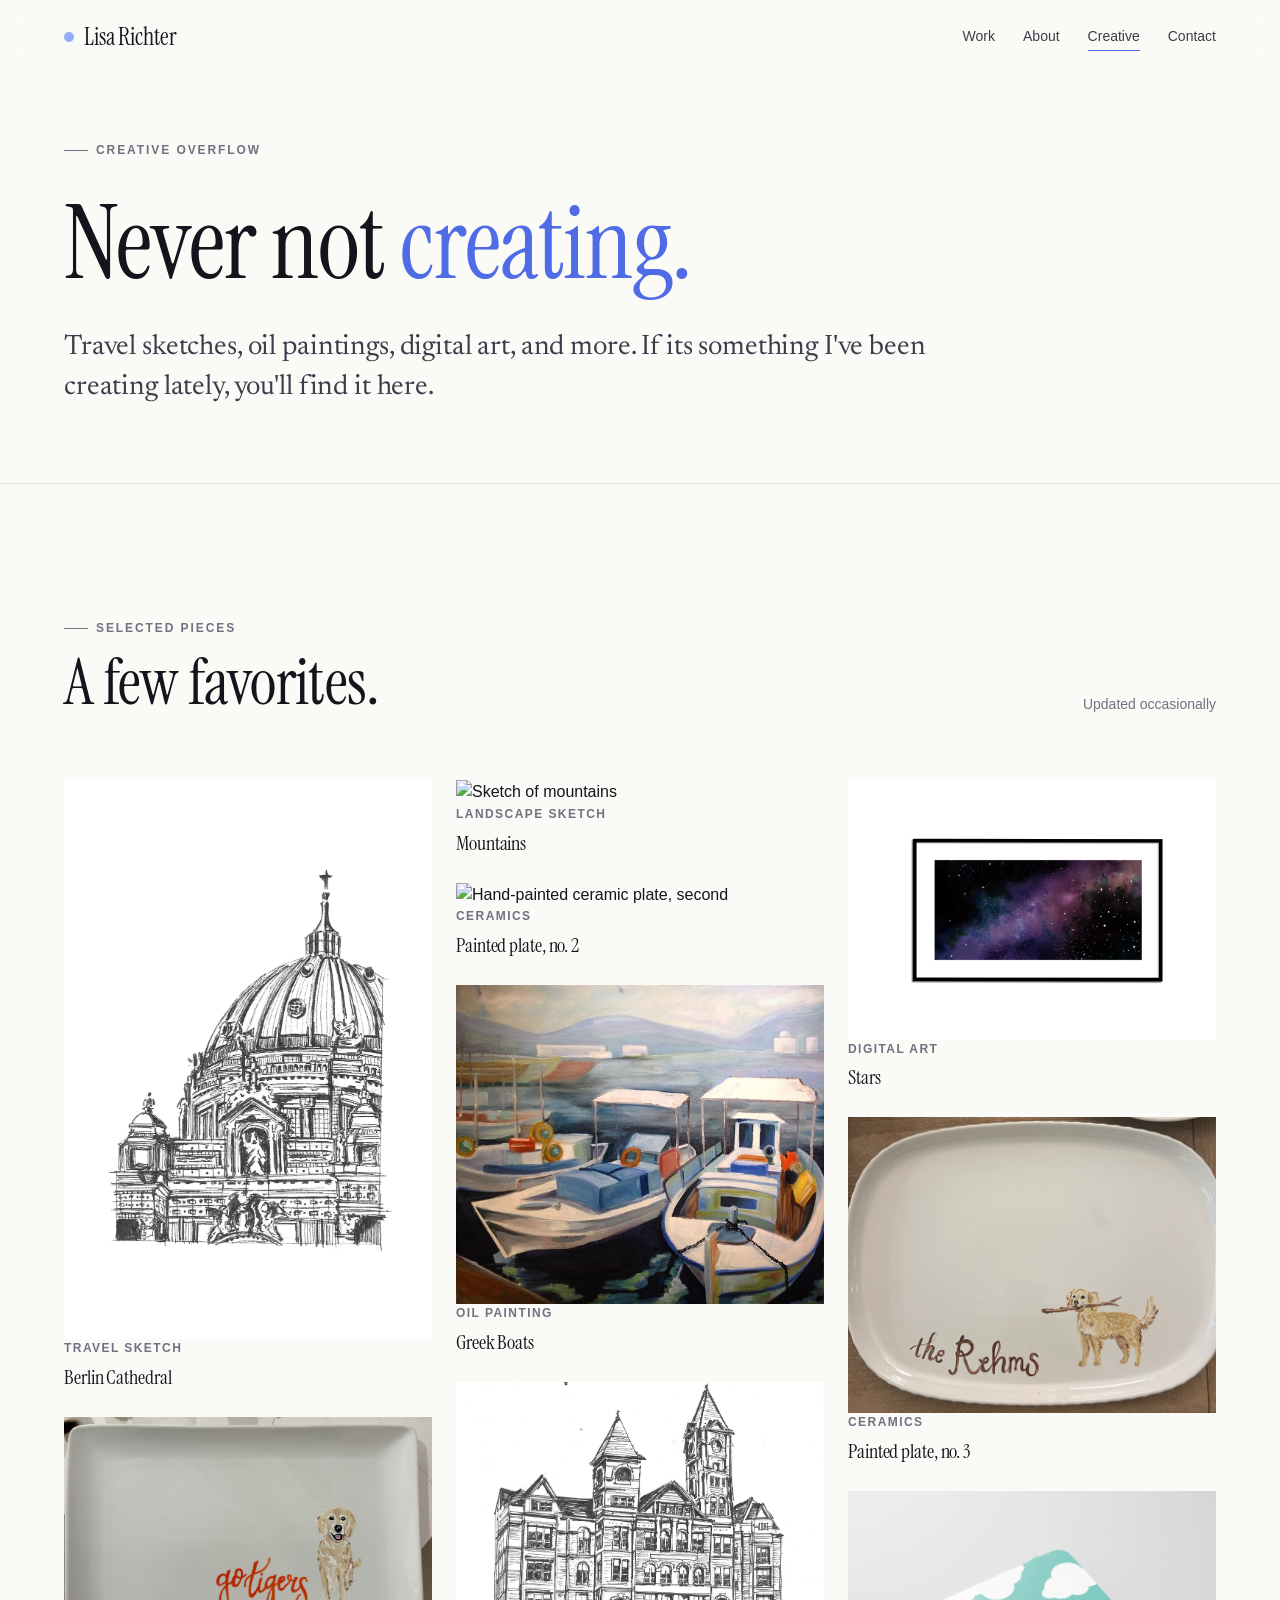
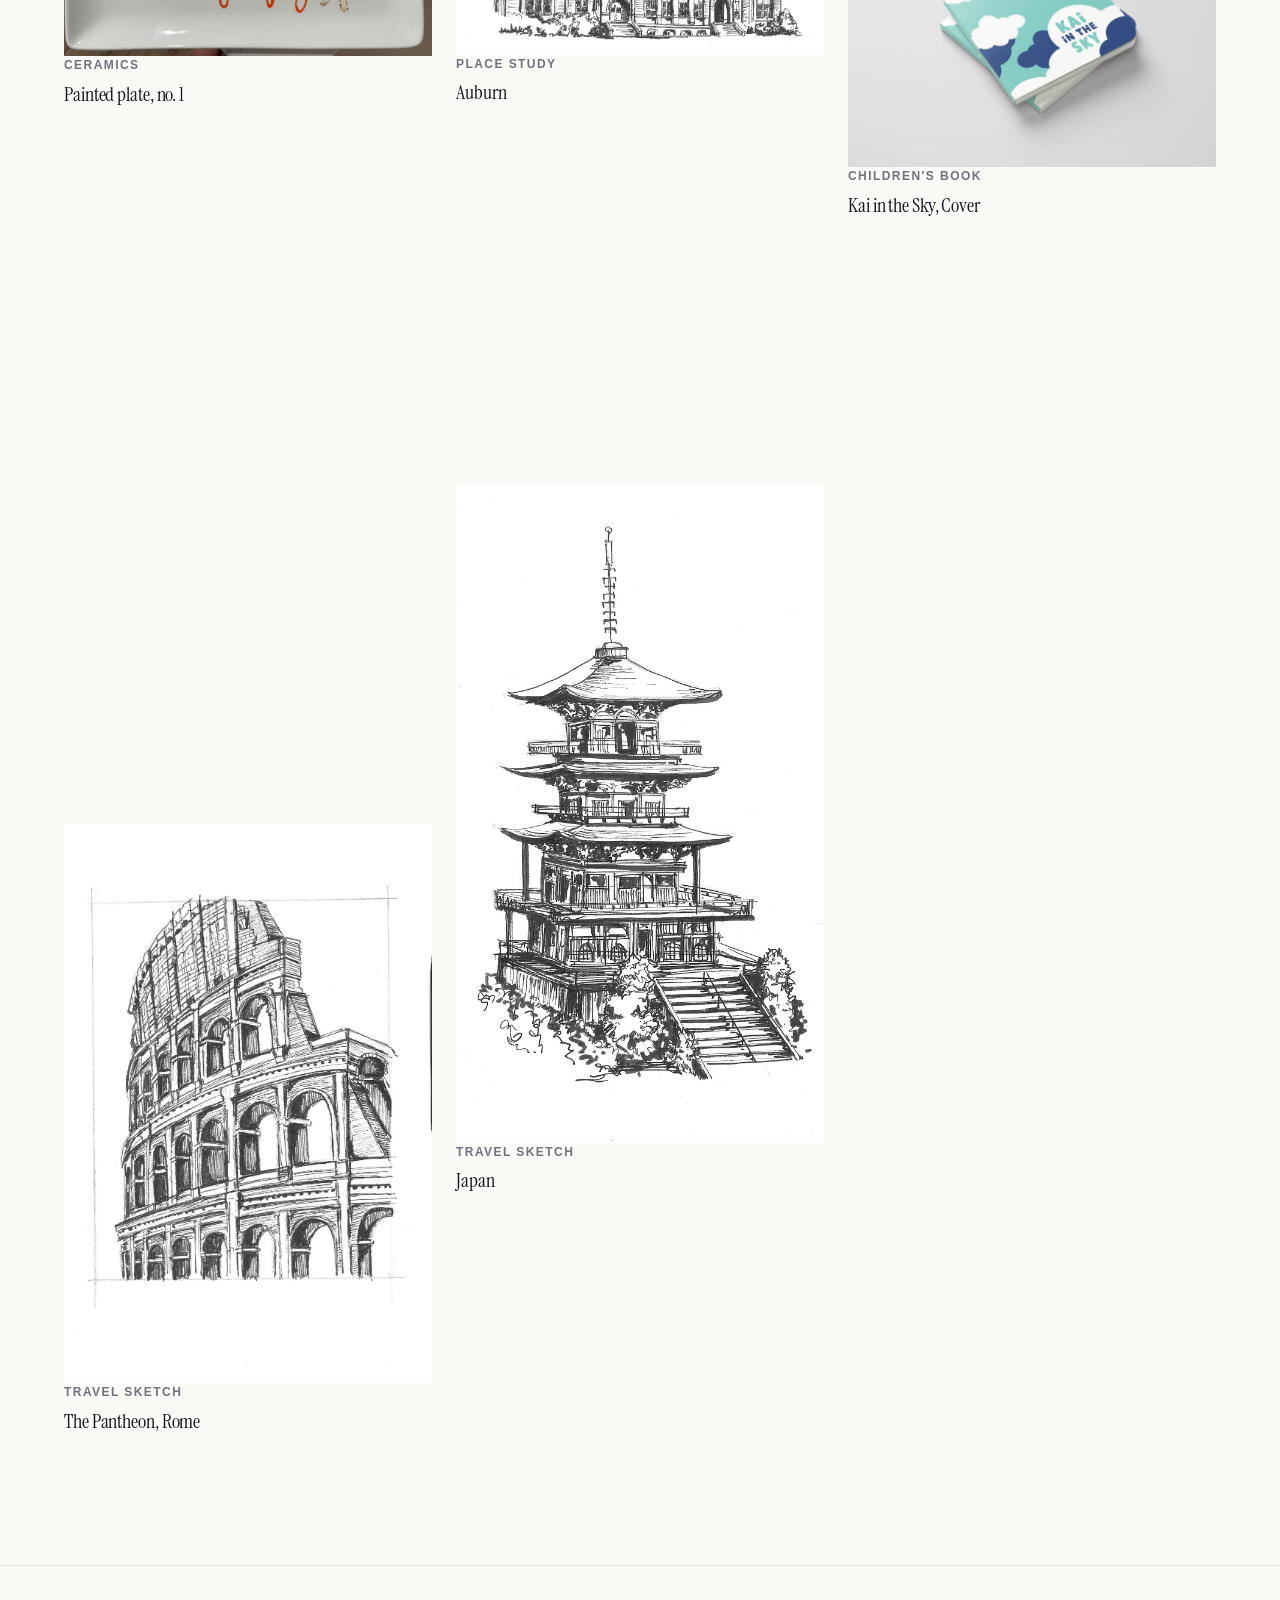
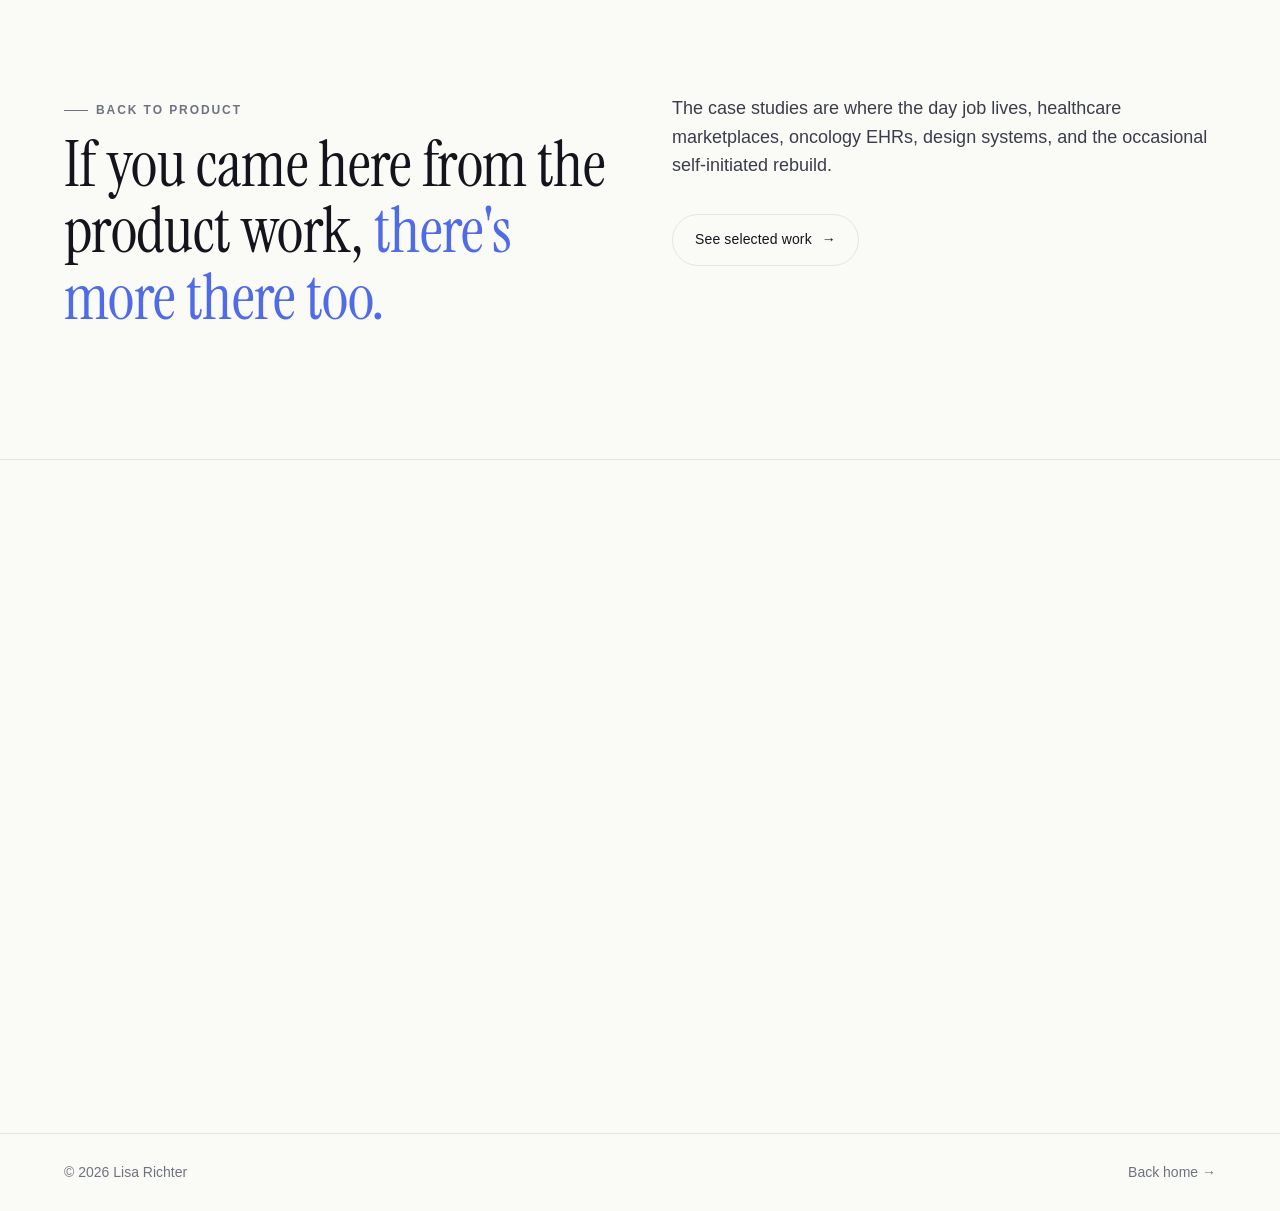
==== commit a64fe3a2: "Shorten Creative Overflow heading to Never not creating" ====
--- a/creative.html
+++ b/creative.html
@@ -34,7 +34,7 @@
       <div class="container">
         <span class="eyebrow reveal">Creative Overflow</span>
         <h1 class="reveal mt-6" style="max-width: 16ch;">
-          Never not <span class="italic-accent">creating art.</span>
+          Never not <span class="italic-accent">creating.</span>
         </h1>
         <p class="lede reveal mt-6" style="max-width: 60ch;">
           Travel sketches, oil paintings, digital art, and more. If its something I've been creating lately, you'll find it here.
